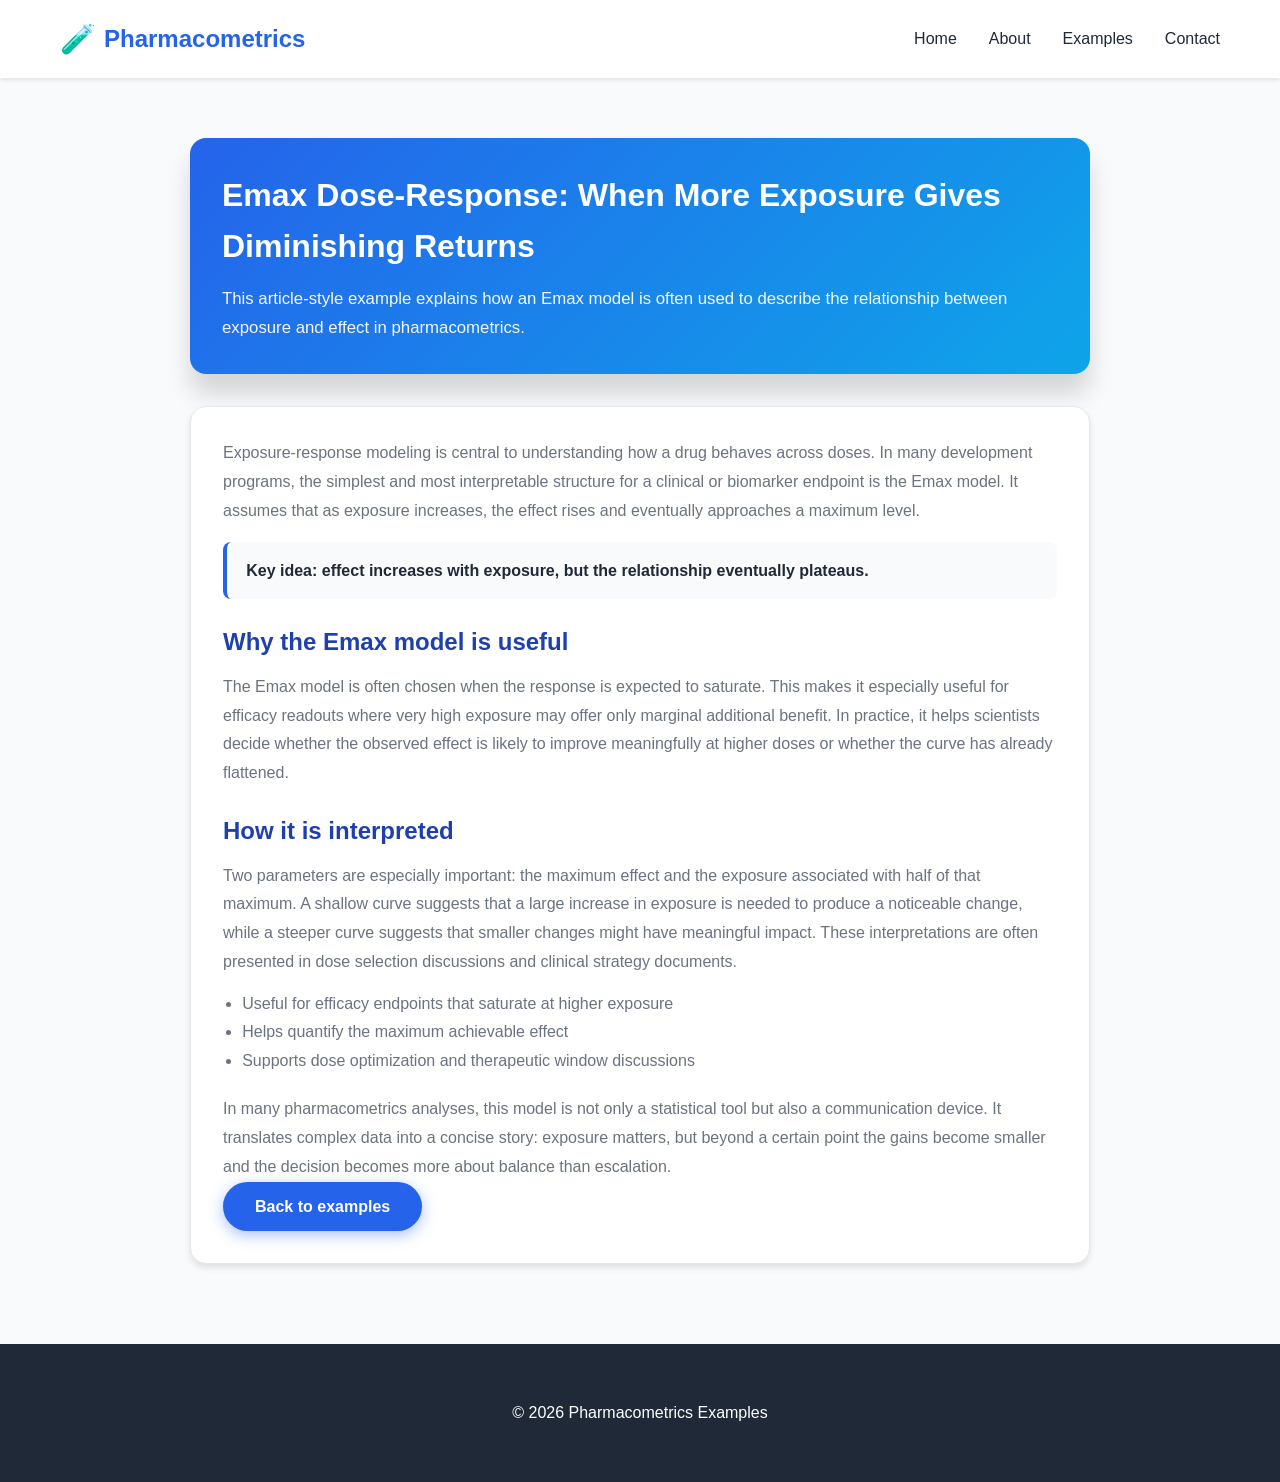
==== emax-dose-response.html @ a12abbf3 "Create dedicated article pages for each example" ====
<!DOCTYPE html>
<html lang="en">
<head>
    <meta charset="UTF-8">
    <meta name="viewport" content="width=device-width, initial-scale=1.0">
    <title>Emax Dose-Response | Pharmacometrics Examples</title>
    <link rel="stylesheet" href="css/style.css">
    <link rel="stylesheet" href="https://cdnjs.cloudflare.com/ajax/libs/font-awesome/6.4.0/css/all.min.css">
</head>
<body>
    <nav class="navbar">
        <div class="nav-container">
            <div class="nav-brand">
                <a href="index.html#home"><span class="brand-icon">🧪</span> Pharmacometrics</a>
            </div>
            <ul class="nav-menu">
                <li><a href="index.html#home">Home</a></li>
                <li><a href="index.html#about">About</a></li>
                <li><a href="index.html#projects">Examples</a></li>
                <li><a href="index.html#contact">Contact</a></li>
            </ul>
        </div>
    </nav>

    <main class="article-page">
        <section class="article-hero">
            <h1>Emax Dose-Response: When More Exposure Gives Diminishing Returns</h1>
            <p>This article-style example explains how an Emax model is often used to describe the relationship between exposure and effect in pharmacometrics.</p>
        </section>

        <section class="article-content">
            <p>Exposure-response modeling is central to understanding how a drug behaves across doses. In many development programs, the simplest and most interpretable structure for a clinical or biomarker endpoint is the Emax model. It assumes that as exposure increases, the effect rises and eventually approaches a maximum level.</p>

            <div class="article-callout">Key idea: effect increases with exposure, but the relationship eventually plateaus.</div>

            <h2>Why the Emax model is useful</h2>
            <p>The Emax model is often chosen when the response is expected to saturate. This makes it especially useful for efficacy readouts where very high exposure may offer only marginal additional benefit. In practice, it helps scientists decide whether the observed effect is likely to improve meaningfully at higher doses or whether the curve has already flattened.</p>

            <h2>How it is interpreted</h2>
            <p>Two parameters are especially important: the maximum effect and the exposure associated with half of that maximum. A shallow curve suggests that a large increase in exposure is needed to produce a noticeable change, while a steeper curve suggests that smaller changes might have meaningful impact. These interpretations are often presented in dose selection discussions and clinical strategy documents.</p>

            <ul class="article-list">
                <li>Useful for efficacy endpoints that saturate at higher exposure</li>
                <li>Helps quantify the maximum achievable effect</li>
                <li>Supports dose optimization and therapeutic window discussions</li>
            </ul>

            <p>In many pharmacometrics analyses, this model is not only a statistical tool but also a communication device. It translates complex data into a concise story: exposure matters, but beyond a certain point the gains become smaller and the decision becomes more about balance than escalation.</p>

            <a href="index.html#projects" class="btn btn-primary">Back to examples</a>
        </section>
    </main>

    <footer class="footer">
        <div class="container">
            <p>&copy; 2026 Pharmacometrics Examples</p>
        </div>
    </footer>
</body>
</html>
---- css/style.css ----
/* Root Variables */
:root {
    --primary-color: #2563eb;
    --secondary-color: #1e40af;
    --accent-color: #0ea5e9;
    --text-color: #1f2937;
    --light-text: #6b7280;
    --bg-color: #ffffff;
    --bg-light: #f9fafb;
    --border-color: #e5e7eb;
    --shadow: 0 4px 6px rgba(0, 0, 0, 0.1);
    --shadow-lg: 0 20px 25px rgba(0, 0, 0, 0.15);
}

/* Global Styles */
* {
    margin: 0;
    padding: 0;
    box-sizing: border-box;
}

html {
    scroll-behavior: smooth;
}

body {
    font-family: 'Segoe UI', Tahoma, Geneva, Verdana, sans-serif;
    line-height: 1.6;
    color: var(--text-color);
    background-color: var(--bg-color);
}

.container {
    max-width: 1200px;
    margin: 0 auto;
    padding: 0 20px;
}

/* Navigation */
.navbar {
    background: var(--bg-color);
    box-shadow: 0 2px 4px rgba(0, 0, 0, 0.1);
    position: sticky;
    top: 0;
    z-index: 1000;
}

.nav-container {
    display: flex;
    justify-content: space-between;
    align-items: center;
    padding: 1rem 0;
    max-width: 1200px;
    margin: 0 auto;
    padding: 1rem 20px;
}

.nav-brand a {
    font-size: 1.5rem;
    font-weight: bold;
    color: var(--primary-color);
    text-decoration: none;
    display: flex;
    align-items: center;
    gap: 0.5rem;
}

.brand-icon {
    font-size: 1.8rem;
}

.nav-menu {
    display: flex;
    list-style: none;
    gap: 2rem;
}

.nav-menu a {
    color: var(--text-color);
    text-decoration: none;
    font-weight: 500;
    transition: color 0.3s ease;
}

.nav-menu a:hover {
    color: var(--primary-color);
}

.hamburger {
    display: none;
    flex-direction: column;
    cursor: pointer;
}

.hamburger span {
    width: 25px;
    height: 3px;
    background: var(--primary-color);
    margin: 5px 0;
    transition: 0.3s;
}

/* Hero Section */
.hero {
    position: relative;
    min-height: 100vh;
    display: flex;
    align-items: center;
    justify-content: center;
    overflow: hidden;
    background: linear-gradient(135deg, #667eea 0%, #764ba2 100%);
}

.hero-background {
    position: absolute;
    top: 0;
    left: 0;
    width: 100%;
    height: 100%;
    background: url('data:image/svg+xml,<svg xmlns="http://www.w3.org/2000/svg" viewBox="0 0 1440 320"><path fill="rgba(255,255,255,0.1)" fill-opacity="1" d="M0,96L48,112C96,128,192,160,288,160C384,160,480,128,576,122.7C672,117,768,139,864,144C960,149,1056,139,1152,128C1248,117,1344,107,1392,101.3L1440,96L1440,320L1392,320C1344,320,1248,320,1152,320C1056,320,960,320,864,320C768,320,672,320,576,320C480,320,384,320,288,320C192,320,96,320,48,320L0,320Z"></path></svg>') no-repeat bottom;
    background-size: cover;
    opacity: 0.5;
}

.hero-content {
    position: relative;
    z-index: 1;
    text-align: center;
    color: white;
    animation: fadeInUp 1s ease;
}

.hero-content h1 {
    font-size: clamp(2rem, 8vw, 3.5rem);
    margin-bottom: 1rem;
    font-weight: bold;
}

.hero-content p {
    font-size: 1.25rem;
    margin-bottom: 2rem;
    opacity: 0.9;
}

/* Buttons */
.btn {
    display: inline-block;
    padding: 12px 32px;
    border-radius: 50px;
    text-decoration: none;
    font-weight: 600;
    transition: all 0.3s ease;
    cursor: pointer;
    border: none;
    font-size: 1rem;
}

.btn-primary {
    background: var(--primary-color);
    color: white;
    box-shadow: 0 4px 15px rgba(37, 99, 235, 0.4);
}

.btn-primary:hover {
    transform: translateY(-2px);
    box-shadow: 0 6px 20px rgba(37, 99, 235, 0.6);
    background: var(--secondary-color);
}

/* About Section */
.about {
    padding: 80px 20px;
    background: var(--bg-light);
}

.about h2 {
    font-size: 2.5rem;
    margin-bottom: 3rem;
    text-align: center;
}

.about-content {
    max-width: 800px;
    margin: 0 auto;
    text-align: center;
}

.about-content p {
    font-size: 1.1rem;
    color: var(--light-text);
    margin-bottom: 2rem;
    line-height: 1.8;
}

.skills {
    display: flex;
    flex-wrap: wrap;
    gap: 1rem;
    justify-content: center;
}

.skill-tag {
    background: var(--primary-color);
    color: white;
    padding: 8px 16px;
    border-radius: 20px;
    font-size: 0.9rem;
    font-weight: 500;
    transition: all 0.3s ease;
}

.skill-tag:hover {
    background: var(--secondary-color);
    transform: translateY(-2px);
}

/* Projects Section */
.projects {
    padding: 80px 20px;
}

.projects h2 {
    font-size: 2.5rem;
    margin-bottom: 3rem;
    text-align: center;
}

.projects-grid {
    display: grid;
    grid-template-columns: repeat(auto-fit, minmax(320px, 1fr));
    gap: 2rem;
}

.project-card {
    background: var(--bg-color);
    border: 1px solid var(--border-color);
    border-radius: 12px;
    padding: 2rem;
    transition: all 0.3s ease;
    box-shadow: var(--shadow);
    display: flex;
    flex-direction: column;
}

.project-card:hover {
    transform: translateY(-8px);
    box-shadow: var(--shadow-lg);
    border-color: var(--primary-color);
}

.project-image {
    width: 100%;
    height: 200px;
    background: linear-gradient(135deg, var(--primary-color), var(--accent-color));
    border-radius: 8px;
    display: flex;
    align-items: center;
    justify-content: center;
    margin-bottom: 1.5rem;
    font-size: 3rem;
    color: white;
}

.project-card h3 {
    font-size: 1.5rem;
    margin-bottom: 1rem;
    color: var(--text-color);
}

.project-card p {
    color: var(--light-text);
    margin-bottom: 1rem;
    flex-grow: 1;
}

.example-detail {
    background: var(--bg-light);
    border-left: 3px solid var(--primary-color);
    padding: 0.8rem 1rem;
    border-radius: 8px;
    margin-bottom: 1rem;
    color: var(--text-color);
    font-size: 0.95rem;
    line-height: 1.6;
}

.example-detail strong {
    color: var(--primary-color);
}

.expand-toggle {
    width: 100%;
    text-align: left;
    background: var(--primary-color);
    color: white;
    border: none;
    border-radius: 8px;
    padding: 0.75rem 1rem;
    margin-bottom: 0.8rem;
    cursor: pointer;
    font-weight: 600;
    display: flex;
    align-items: center;
    justify-content: space-between;
}

.expand-toggle:hover {
    background: var(--secondary-color);
}

.expand-content {
    display: none;
    background: var(--bg-light);
    border: 1px solid var(--border-color);
    border-radius: 8px;
    padding: 0.9rem 1rem;
    margin-bottom: 1rem;
    color: var(--text-color);
}

.expand-content.active {
    display: block;
}

.expand-content p {
    margin-bottom: 0.6rem;
}

.expand-content ul {
    padding-left: 1.2rem;
    color: var(--light-text);
}

.article-page {
    padding: 60px 20px 80px;
    background: var(--bg-light);
}

.article-hero {
    max-width: 900px;
    margin: 0 auto 2rem;
    padding: 2rem;
    background: linear-gradient(135deg, var(--primary-color), var(--accent-color));
    color: white;
    border-radius: 16px;
    box-shadow: var(--shadow-lg);
}

.article-hero h1 {
    font-size: 2rem;
    margin-bottom: 0.8rem;
}

.article-hero p {
    font-size: 1.05rem;
    line-height: 1.7;
    opacity: 0.95;
}

.article-content {
    max-width: 900px;
    margin: 0 auto;
    background: white;
    border: 1px solid var(--border-color);
    border-radius: 16px;
    padding: 2rem;
    box-shadow: var(--shadow);
}

.article-content h2 {
    margin: 1.5rem 0 0.7rem;
    color: var(--secondary-color);
}

.article-content p,
.article-content li {
    color: var(--light-text);
    line-height: 1.8;
}

.article-callout {
    background: var(--bg-light);
    border-left: 4px solid var(--primary-color);
    padding: 1rem 1.2rem;
    border-radius: 8px;
    margin: 1rem 0;
    font-weight: 600;
    color: var(--text-color);
}

.article-list {
    padding-left: 1.2rem;
    margin: 0.8rem 0 1.2rem;
}

.project-tags {
    display: flex;
    flex-wrap: wrap;
    gap: 0.5rem;
    margin-bottom: 1.5rem;
}

.tag {
    background: var(--bg-light);
    color: var(--primary-color);
    padding: 4px 12px;
    border-radius: 15px;
    font-size: 0.85rem;
    font-weight: 500;
}

.project-link {
    color: var(--primary-color);
    text-decoration: none;
    font-weight: 600;
    display: inline-flex;
    align-items: center;
    gap: 0.5rem;
    transition: gap 0.3s ease;
}

.project-link:hover {
    gap: 1rem;
}

/* Contact Section */
.contact {
    padding: 80px 20px;
    background: var(--bg-light);
    text-align: center;
}

.contact h2 {
    font-size: 2.5rem;
    margin-bottom: 1rem;
}

.contact p {
    font-size: 1.1rem;
    color: var(--light-text);
    margin-bottom: 3rem;
}

.contact-links {
    display: flex;
    justify-content: center;
    gap: 2rem;
}

.social-link {
    display: inline-flex;
    align-items: center;
    justify-content: center;
    width: 60px;
    height: 60px;
    background: var(--primary-color);
    color: white;
    border-radius: 50%;
    font-size: 1.5rem;
    transition: all 0.3s ease;
    text-decoration: none;
}

.social-link:hover {
    background: var(--secondary-color);
    transform: translateY(-5px);
    box-shadow: var(--shadow-lg);
}

/* Footer */
.footer {
    background: var(--text-color);
    color: white;
    padding: 3rem 20px;
    text-align: center;
}

.footer p {
    margin: 0.5rem 0;
}

.heart {
    color: #ef4444;
    display: inline-block;
    animation: heartbeat 1.2s infinite;
}

/* Animations */
@keyframes fadeInUp {
    from {
        opacity: 0;
        transform: translateY(30px);
    }
    to {
        opacity: 1;
        transform: translateY(0);
    }
}

@keyframes heartbeat {
    0%, 100% {
        transform: scale(1);
    }
    50% {
        transform: scale(1.2);
    }
}

/* Responsive Design */
@media (max-width: 768px) {
    .nav-menu {
        gap: 1rem;
        font-size: 0.9rem;
    }

    .hamburger {
        display: flex;
    }

    .nav-menu {
        position: absolute;
        top: 70px;
        left: -100%;
        flex-direction: column;
        background: var(--bg-color);
        width: 100%;
        text-align: center;
        transition: 0.3s;
        box-shadow: 0 10px 27px rgba(0, 0, 0, 0.05);
    }

    .nav-menu.active {
        left: 0;
    }

    .about,
    .projects,
    .contact {
        padding: 60px 20px;
    }

    .about h2,
    .projects h2,
    .contact h2 {
        font-size: 2rem;
    }

    .projects-grid {
        grid-template-columns: 1fr;
    }

    .contact-links {
        gap: 1rem;
    }

    .social-link {
        width: 50px;
        height: 50px;
        font-size: 1.2rem;
    }
}

@media (max-width: 480px) {
    .hero-content h1 {
        font-size: 1.8rem;
    }

    .hero-content p {
        font-size: 1rem;
    }

    .skill-tag {
        padding: 6px 12px;
        font-size: 0.85rem;
    }

    .contact-links {
        gap: 0.8rem;
        flex-wrap: wrap;
    }
}
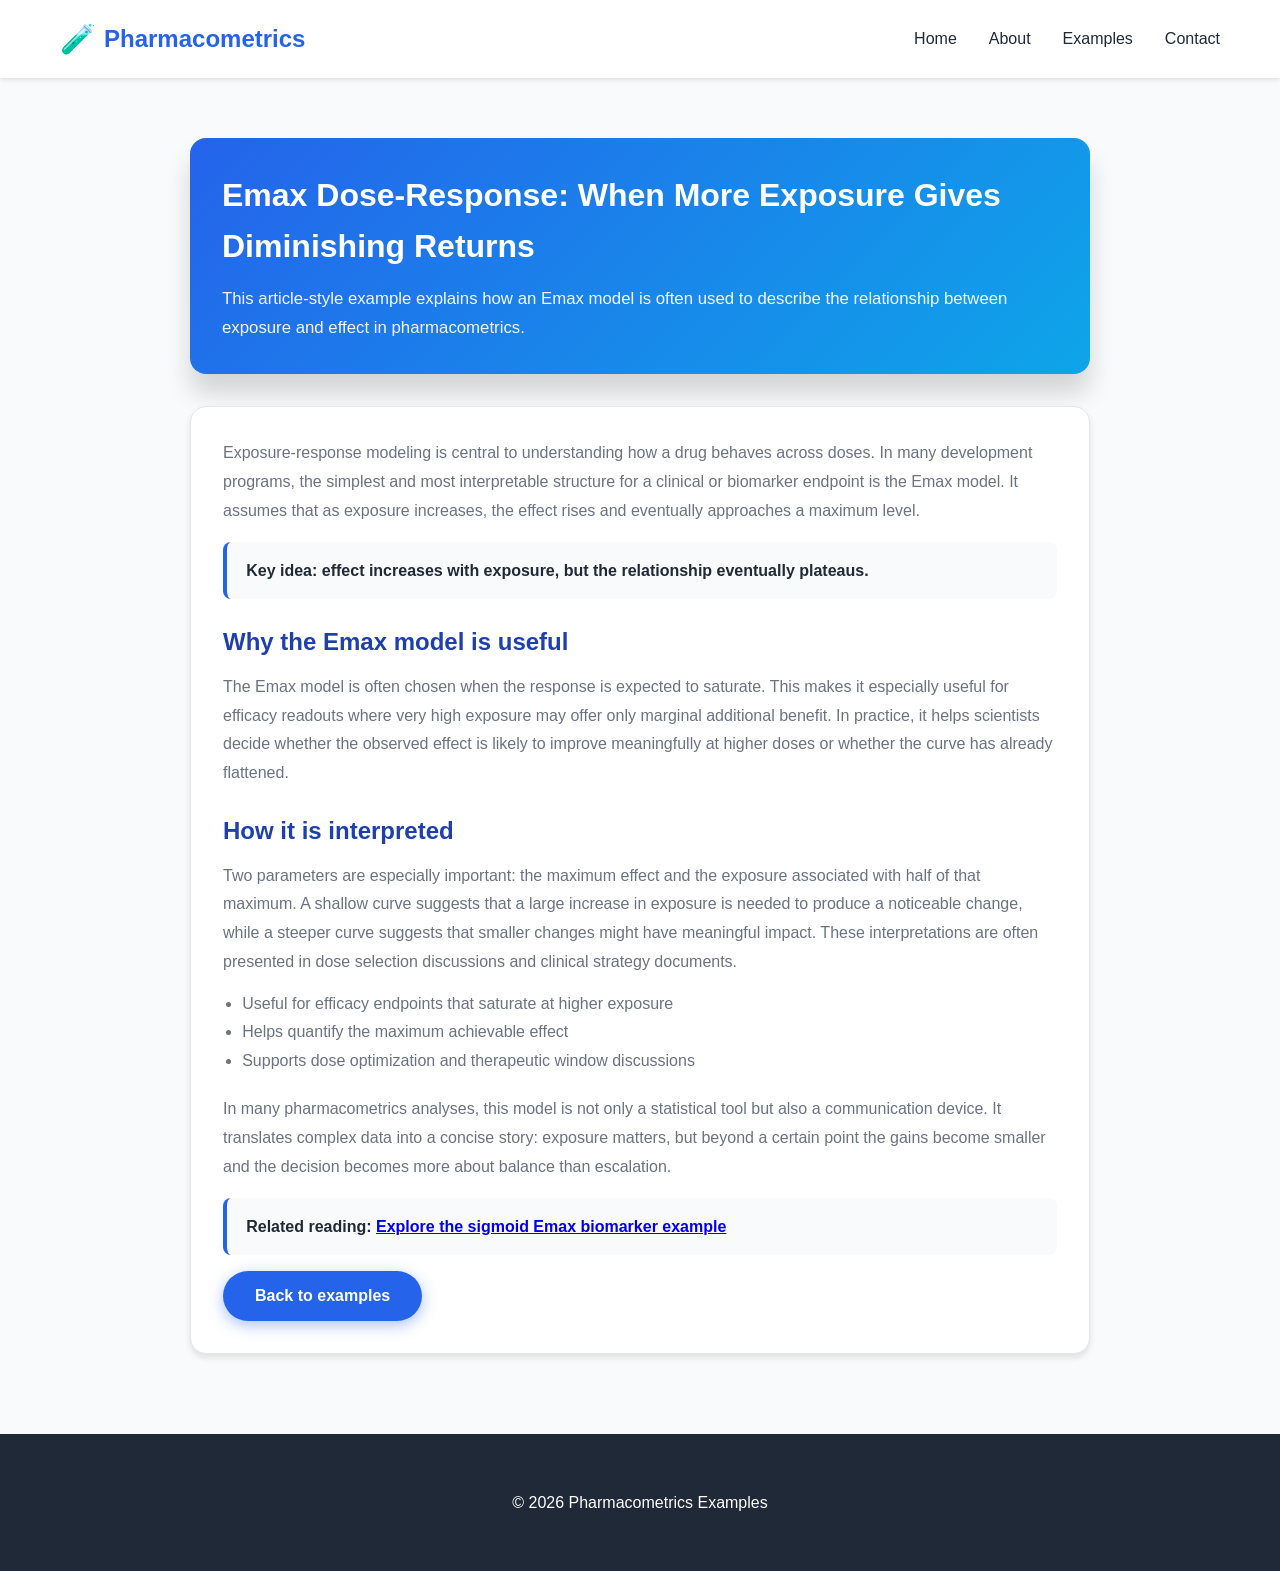
==== commit 424012f6: "Add related-page links within each example article" ====
--- a/emax-dose-response.html
+++ b/emax-dose-response.html
@@ -47,6 +47,10 @@
 
             <p>In many pharmacometrics analyses, this model is not only a statistical tool but also a communication device. It translates complex data into a concise story: exposure matters, but beyond a certain point the gains become smaller and the decision becomes more about balance than escalation.</p>
 
+            <div class="article-callout">
+                Related reading: <a href="sigmoid-emax-biomarker.html">Explore the sigmoid Emax biomarker example</a>
+            </div>
+
             <a href="index.html#projects" class="btn btn-primary">Back to examples</a>
         </section>
     </main>
